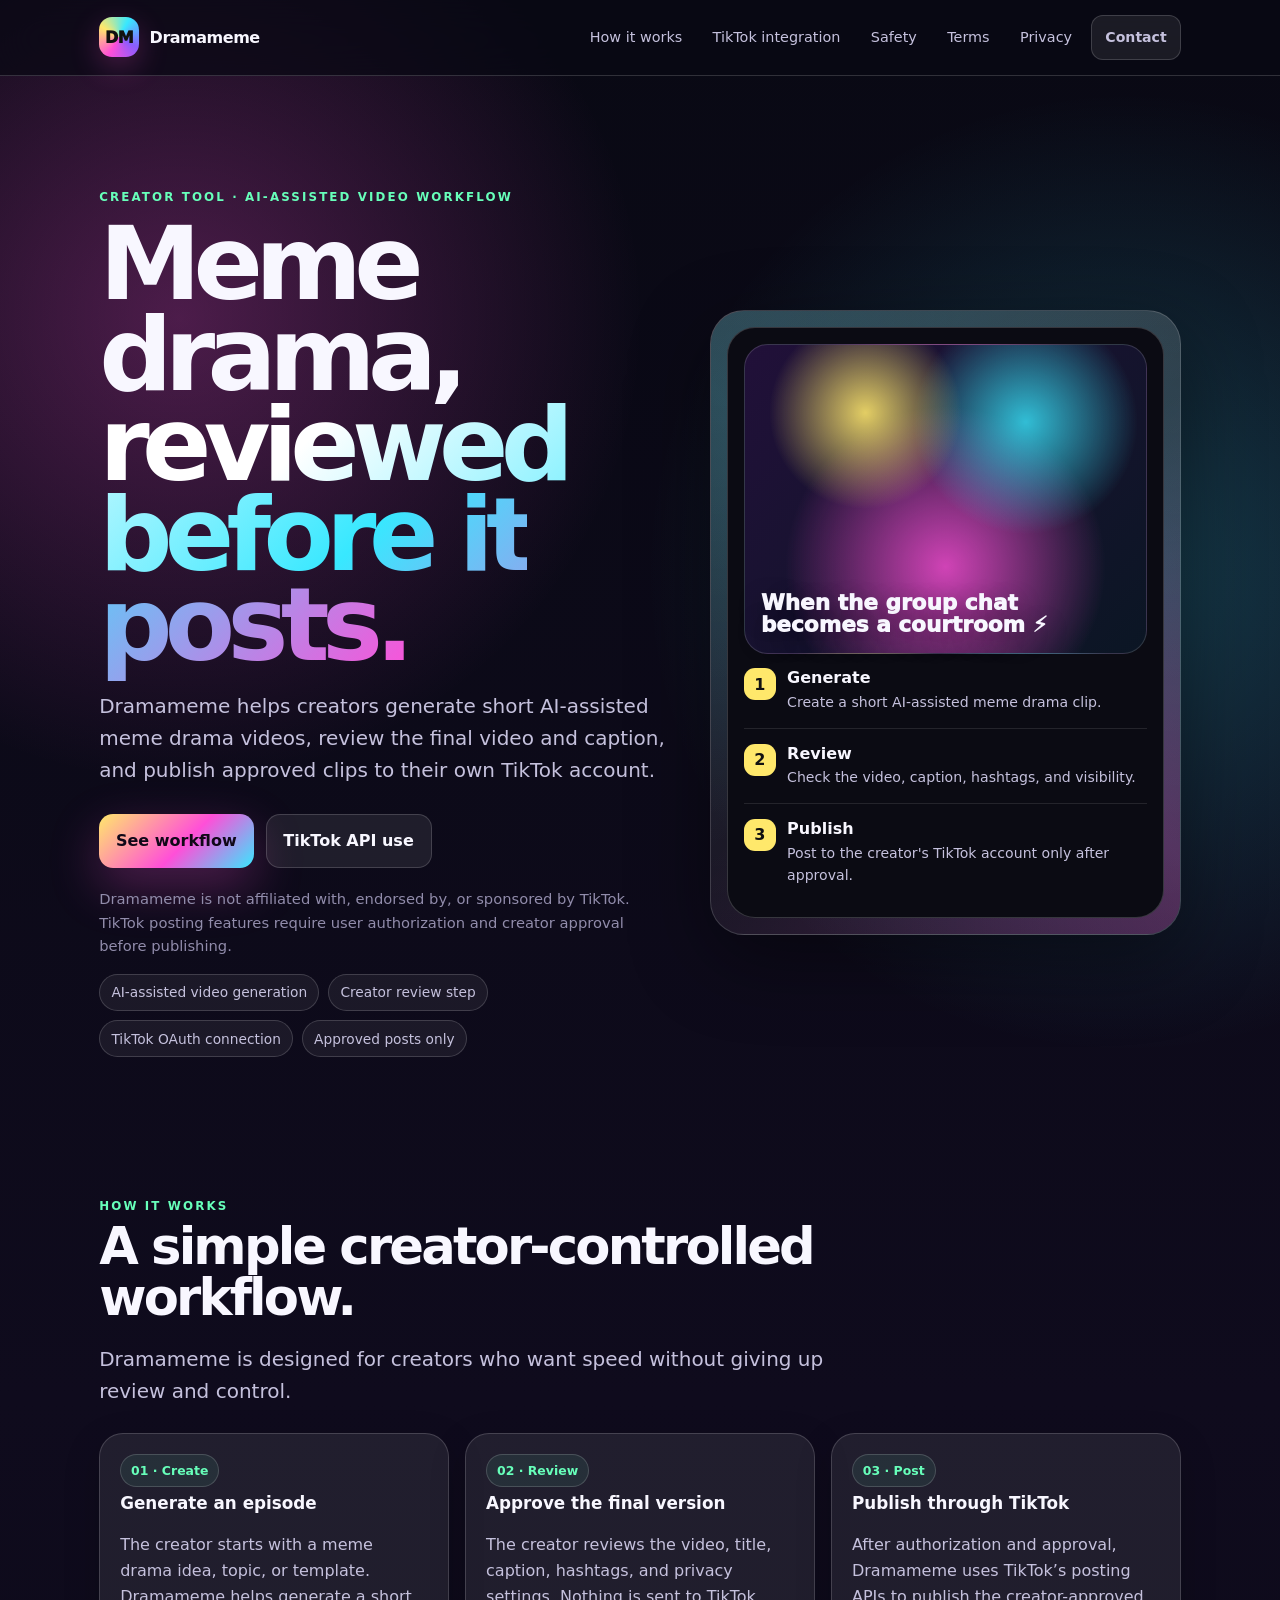
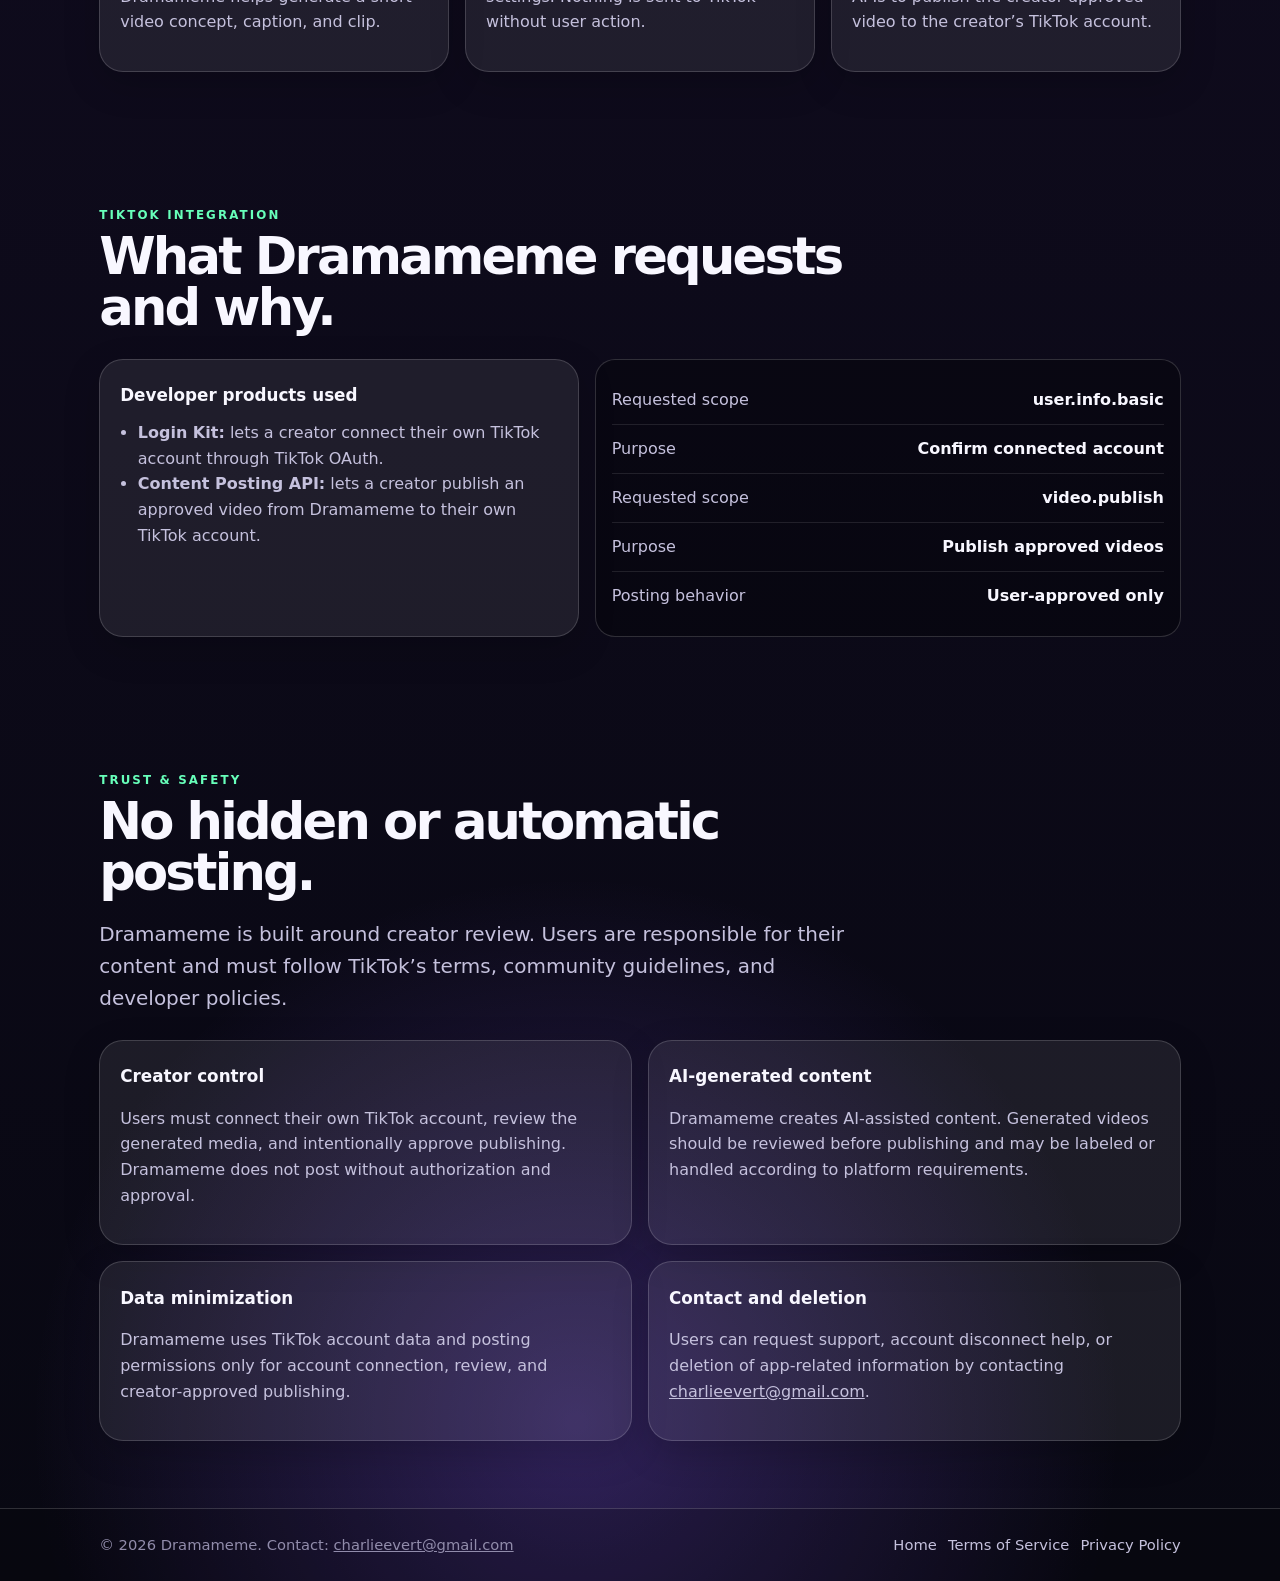
==== index.html @ 685720d9 "Add files via upload" ====
<!doctype html>
<html lang="en">
<head>
  <meta charset="utf-8" />
  <meta name="viewport" content="width=device-width, initial-scale=1" />
  <title>Dramameme — AI-Assisted Meme Drama Videos</title>
  <meta name="description" content="Dramameme helps creators generate AI-assisted meme drama videos, review videos and captions, and publish approved clips to TikTok." />
  <meta name="theme-color" content="#090914" />
  <link rel="icon" href="app-icon.png" />
  <link rel="apple-touch-icon" href="app-icon.png" />
  <link rel="stylesheet" href="styles.css" />
</head>
<body>
  <a class="skip-link" href="#main">Skip to content</a>
  <nav class="nav" aria-label="Primary navigation">
    <div class="nav-inner">
      <a class="brand" href="./" aria-label="Dramameme home">
        <span class="brand-mark">DM</span>
        <span>Dramameme</span>
      </a>
      <div class="nav-links">
        <a href="#how-it-works">How it works</a>
        <a href="#tiktok">TikTok integration</a>
        <a href="#safety">Safety</a>
        <a href="terms.html">Terms</a>
        <a href="privacy.html">Privacy</a>
        <a class="btn small" href="mailto:charlieevert@gmail.com">Contact</a>
      </div>
    </div>
  </nav>

  <main id="main">
    <header class="hero">
      <div>
        <div class="kicker">Creator tool · AI-assisted video workflow</div>
        <h1>Meme drama, <span>reviewed before it posts.</span></h1>
        <p class="lede">Dramameme helps creators generate short AI-assisted meme drama videos, review the final video and caption, and publish approved clips to their own TikTok account.</p>
        <div class="cta-row">
          <a class="btn primary" href="#how-it-works">See workflow</a>
          <a class="btn" href="#tiktok">TikTok API use</a>
        </div>
        <p class="notice">Dramameme is not affiliated with, endorsed by, or sponsored by TikTok. TikTok posting features require user authorization and creator approval before publishing.</p>
        <div class="badge-row" aria-label="Key features">
          <span class="badge">AI-assisted video generation</span>
          <span class="badge">Creator review step</span>
          <span class="badge">TikTok OAuth connection</span>
          <span class="badge">Approved posts only</span>
        </div>
      </div>
      <div class="mock" aria-label="Dramameme app preview">
        <div class="phone">
          <div class="video-card">
            <div class="video-title">When the group chat becomes a courtroom ⚡</div>
          </div>
          <div class="step"><div class="num">1</div><div><b>Generate</b><span>Create a short AI-assisted meme drama clip.</span></div></div>
          <div class="step"><div class="num">2</div><div><b>Review</b><span>Check the video, caption, hashtags, and visibility.</span></div></div>
          <div class="step"><div class="num">3</div><div><b>Publish</b><span>Post to the creator's TikTok account only after approval.</span></div></div>
        </div>
      </div>
    </header>

    <section id="how-it-works">
      <div class="section-head">
        <div class="kicker">How it works</div>
        <h2>A simple creator-controlled workflow.</h2>
        <p class="lede">Dramameme is designed for creators who want speed without giving up review and control.</p>
      </div>
      <div class="grid three">
        <article class="card">
          <span class="pill">01 · Create</span>
          <h3>Generate an episode</h3>
          <p>The creator starts with a meme drama idea, topic, or template. Dramameme helps generate a short video concept, caption, and clip.</p>
        </article>
        <article class="card">
          <span class="pill">02 · Review</span>
          <h3>Approve the final version</h3>
          <p>The creator reviews the video, title, caption, hashtags, and privacy settings. Nothing is sent to TikTok without user action.</p>
        </article>
        <article class="card">
          <span class="pill">03 · Post</span>
          <h3>Publish through TikTok</h3>
          <p>After authorization and approval, Dramameme uses TikTok’s posting APIs to publish the creator-approved video to the creator’s TikTok account.</p>
        </article>
      </div>
    </section>

    <section id="tiktok">
      <div class="section-head">
        <div class="kicker">TikTok integration</div>
        <h2>What Dramameme requests and why.</h2>
      </div>
      <div class="demo-panel">
        <div class="card">
          <h3>Developer products used</h3>
          <ul>
            <li><strong>Login Kit:</strong> lets a creator connect their own TikTok account through TikTok OAuth.</li>
            <li><strong>Content Posting API:</strong> lets a creator publish an approved video from Dramameme to their own TikTok account.</li>
          </ul>
        </div>
        <div class="status-box">
          <div class="status-row"><span>Requested scope</span><b>user.info.basic</b></div>
          <div class="status-row"><span>Purpose</span><b>Confirm connected account</b></div>
          <div class="status-row"><span>Requested scope</span><b>video.publish</b></div>
          <div class="status-row"><span>Purpose</span><b>Publish approved videos</b></div>
          <div class="status-row"><span>Posting behavior</span><b>User-approved only</b></div>
        </div>
      </div>
    </section>

    <section id="safety">
      <div class="section-head">
        <div class="kicker">Trust & safety</div>
        <h2>No hidden or automatic posting.</h2>
        <p class="lede">Dramameme is built around creator review. Users are responsible for their content and must follow TikTok’s terms, community guidelines, and developer policies.</p>
      </div>
      <div class="grid two">
        <article class="card">
          <h3>Creator control</h3>
          <p>Users must connect their own TikTok account, review the generated media, and intentionally approve publishing. Dramameme does not post without authorization and approval.</p>
        </article>
        <article class="card">
          <h3>AI-generated content</h3>
          <p>Dramameme creates AI-assisted content. Generated videos should be reviewed before publishing and may be labeled or handled according to platform requirements.</p>
        </article>
        <article class="card">
          <h3>Data minimization</h3>
          <p>Dramameme uses TikTok account data and posting permissions only for account connection, review, and creator-approved publishing.</p>
        </article>
        <article class="card">
          <h3>Contact and deletion</h3>
          <p>Users can request support, account disconnect help, or deletion of app-related information by contacting <a href="mailto:charlieevert@gmail.com">charlieevert@gmail.com</a>.</p>
        </article>
      </div>
    </section>
  </main>

  <footer class="footer">
    <div class="footer-inner">
      <div>© 2026 Dramameme. Contact: <a href="mailto:charlieevert@gmail.com">charlieevert@gmail.com</a></div>
      <div class="footer-links">
        <a href="./">Home</a>
        <a href="terms.html">Terms of Service</a>
        <a href="privacy.html">Privacy Policy</a>
      </div>
    </div>
  </footer>
</body>
</html>
---- styles.css ----
:root {
  --bg: #090914;
  --bg2: #131326;
  --panel: rgba(255, 255, 255, 0.08);
  --panel2: rgba(255, 255, 255, 0.12);
  --line: rgba(255, 255, 255, 0.16);
  --text: #f8f7ff;
  --muted: #c5c1dd;
  --soft: #918cab;
  --pink: #ff4fd8;
  --cyan: #38e8ff;
  --yellow: #ffe86b;
  --purple: #8b5cff;
  --green: #67ffba;
  --danger: #ff6575;
  --shadow: 0 24px 80px rgba(0,0,0,.42);
  font-family: Inter, ui-sans-serif, system-ui, -apple-system, BlinkMacSystemFont, "Segoe UI", sans-serif;
}
* { box-sizing: border-box; }
html { scroll-behavior: smooth; }
body {
  margin: 0;
  background:
    radial-gradient(circle at 14% 10%, rgba(255,79,216,.27), transparent 29rem),
    radial-gradient(circle at 88% 18%, rgba(56,232,255,.22), transparent 30rem),
    radial-gradient(circle at 45% 95%, rgba(139,92,255,.30), transparent 34rem),
    linear-gradient(180deg, var(--bg), #0f0b1d 44%, #080812);
  color: var(--text);
  line-height: 1.6;
  min-height: 100vh;
}
a { color: inherit; }
.skip-link { position:absolute; left:-999px; top:auto; width:1px; height:1px; overflow:hidden; }
.skip-link:focus { left:16px; top:16px; width:auto; height:auto; z-index:99; background:#fff; color:#111; padding:.7rem 1rem; border-radius:10px; }
.nav {
  position: sticky;
  top: 0;
  z-index: 20;
  backdrop-filter: blur(20px);
  background: rgba(9,9,20,.72);
  border-bottom: 1px solid var(--line);
}
.nav-inner {
  max-width: 1120px;
  margin: 0 auto;
  padding: .95rem 1.2rem;
  display: flex;
  align-items: center;
  justify-content: space-between;
  gap: 1rem;
}
.brand { display:flex; align-items:center; gap:.65rem; text-decoration:none; font-weight: 900; letter-spacing: -.03em; }
.brand-mark {
  width: 40px; height: 40px; border-radius: 13px;
  display:grid; place-items:center;
  color:#111; font-weight: 950;
  background: conic-gradient(from 210deg, var(--pink), var(--yellow), var(--cyan), var(--purple), var(--pink));
  box-shadow: 0 10px 30px rgba(255,79,216,.24);
}
.nav-links { display:flex; align-items:center; gap:.5rem; flex-wrap:wrap; justify-content:flex-end; }
.nav-links a { text-decoration:none; color:var(--muted); font-size:.9rem; padding:.45rem .7rem; border-radius: 999px; }
.nav-links a:hover { color: var(--text); background: rgba(255,255,255,.08); }
.btn {
  appearance:none;
  border: 1px solid var(--line);
  background: rgba(255,255,255,.08);
  color: var(--text);
  border-radius: 14px;
  padding: .82rem 1.05rem;
  text-decoration:none;
  display:inline-flex;
  align-items:center;
  gap:.55rem;
  font-weight: 800;
  cursor:pointer;
  transition: transform .18s ease, background .18s ease, border-color .18s ease;
}
.btn:hover { transform: translateY(-2px); border-color: rgba(255,255,255,.32); background: rgba(255,255,255,.12); }
.btn.primary { color:#100818; border:0; background: linear-gradient(135deg, var(--yellow), var(--pink) 55%, var(--cyan)); box-shadow: 0 18px 50px rgba(255,79,216,.28); }
.btn.small { padding: .62rem .82rem; border-radius: 12px; font-size: .88rem; }
.hero { max-width:1120px; margin:0 auto; padding: 7rem 1.2rem 4.5rem; display:grid; grid-template-columns: minmax(0,1.1fr) minmax(320px,.9fr); gap: 2.2rem; align-items:center; }
.kicker { color: var(--green); font-weight: 900; text-transform: uppercase; letter-spacing: .18em; font-size: .74rem; }
h1 { font-size: clamp(3rem, 8vw, 6.8rem); line-height: .88; margin: .8rem 0 1.2rem; letter-spacing: -.075em; }
h1 span { color: transparent; background: linear-gradient(135deg, #fff 20%, var(--cyan), var(--pink)); -webkit-background-clip:text; background-clip:text; }
.lede { color: var(--muted); font-size: clamp(1.05rem, 1.8vw, 1.25rem); max-width: 64ch; }
.cta-row { display:flex; gap:.75rem; flex-wrap:wrap; margin-top: 1.75rem; }
.notice { margin-top: 1.2rem; color: var(--soft); font-size: .92rem; }
.mock {
  position:relative;
  border:1px solid var(--line);
  background: linear-gradient(180deg, rgba(255,255,255,.14), rgba(255,255,255,.05));
  border-radius: 34px;
  box-shadow: var(--shadow);
  padding: 1rem;
  overflow:hidden;
}
.mock:before { content:""; position:absolute; inset:-40%; background: conic-gradient(from 45deg, transparent, rgba(255,79,216,.24), transparent, rgba(56,232,255,.18), transparent); animation: spin 18s linear infinite; }
@keyframes spin { to { transform: rotate(360deg); } }
.phone { position:relative; z-index:1; background: #0b0b13; border:1px solid rgba(255,255,255,.18); border-radius: 28px; padding: 1rem; min-height: 560px; overflow:hidden; }
.video-card { border-radius: 24px; min-height: 310px; background:
  radial-gradient(circle at 30% 22%, rgba(255,232,107,.88), transparent 6rem),
  radial-gradient(circle at 70% 25%, rgba(56,232,255,.80), transparent 7rem),
  radial-gradient(circle at 50% 72%, rgba(255,79,216,.80), transparent 10rem),
  linear-gradient(135deg, #211039, #0b1624);
  border: 1px solid rgba(255,255,255,.15);
  display:flex; align-items:flex-end; padding: 1rem;
}
.video-title { font-size: 1.35rem; line-height:1.05; font-weight: 950; text-shadow: 0 8px 25px rgba(0,0,0,.36); }
.step { display:grid; grid-template-columns: 32px 1fr; gap:.7rem; align-items:start; padding:.9rem 0; border-bottom:1px solid rgba(255,255,255,.10); }
.step:last-child { border-bottom:0; }
.num { width:32px; height:32px; border-radius: 11px; display:grid; place-items:center; color:#111; font-weight:900; background: var(--yellow); }
.step b { display:block; line-height:1.25; }
.step span { display:block; color: var(--muted); font-size:.88rem; margin-top:.18rem; }
section { max-width:1120px; margin:0 auto; padding: 4.2rem 1.2rem; }
.section-head { max-width: 760px; margin-bottom: 1.6rem; }
h2 { font-size: clamp(2rem, 4vw, 3.4rem); line-height: 1; margin: .35rem 0 1rem; letter-spacing: -.055em; }
.grid { display:grid; gap: 1rem; }
.grid.three { grid-template-columns: repeat(3, 1fr); }
.grid.two { grid-template-columns: repeat(2, 1fr); }
.card {
  border: 1px solid var(--line);
  background: var(--panel);
  border-radius: 24px;
  padding: 1.25rem;
  box-shadow: 0 12px 36px rgba(0,0,0,.18);
}
.card h3 { margin:.15rem 0 .55rem; font-size:1.05rem; }
.card p, .card li { color: var(--muted); }
.card ul { margin: .7rem 0 0; padding-left:1.1rem; }
.pill { display:inline-flex; padding:.35rem .62rem; border:1px solid var(--line); border-radius:999px; color: var(--green); background: rgba(103,255,186,.08); font-size:.78rem; font-weight:900; }
.policy-page { max-width: 880px; margin: 0 auto; padding: 4rem 1.2rem 5rem; }
.policy-card { border:1px solid var(--line); border-radius:28px; background:rgba(255,255,255,.08); padding: clamp(1.2rem, 4vw, 2.3rem); box-shadow: var(--shadow); }
.policy-card h1 { font-size: clamp(2.3rem, 5vw, 4rem); line-height:1; margin:.5rem 0 1rem; }
.policy-card h2 { font-size:1.45rem; margin-top:2rem; letter-spacing:-.025em; }
.policy-card p, .policy-card li { color: var(--muted); }
.policy-card a { color: var(--cyan); }
.demo-panel { display:grid; grid-template-columns: .9fr 1.1fr; gap:1rem; align-items:stretch; }
.status-box { background:rgba(0,0,0,.28); border:1px solid var(--line); border-radius:20px; padding:1rem; }
.status-row { display:flex; justify-content:space-between; gap:1rem; border-bottom:1px solid rgba(255,255,255,.10); padding:.7rem 0; color:var(--muted); }
.status-row:last-child { border-bottom:0; }
.status-row b { color:var(--text); }
.footer { border-top:1px solid var(--line); background:rgba(0,0,0,.18); }
.footer-inner { max-width:1120px; margin:0 auto; padding: 1.5rem 1.2rem; display:flex; flex-wrap:wrap; align-items:center; justify-content:space-between; gap:1rem; color: var(--soft); font-size:.92rem; }
.footer-links { display:flex; flex-wrap:wrap; gap:.7rem; }
.footer-links a { color:var(--muted); text-decoration:none; }
.footer-links a:hover { color:var(--text); }
.badge-row { display:flex; gap:.55rem; flex-wrap:wrap; margin-top: 1rem; }
.badge { color:var(--muted); border:1px solid var(--line); border-radius:999px; padding:.42rem .7rem; background:rgba(255,255,255,.06); font-size:.86rem; }
@media (max-width: 860px) {
  .hero, .demo-panel { grid-template-columns: 1fr; }
  .grid.three, .grid.two { grid-template-columns: 1fr; }
  .phone { min-height: auto; }
  .nav-inner { align-items:flex-start; flex-direction:column; }
  .nav-links { justify-content:flex-start; }
}
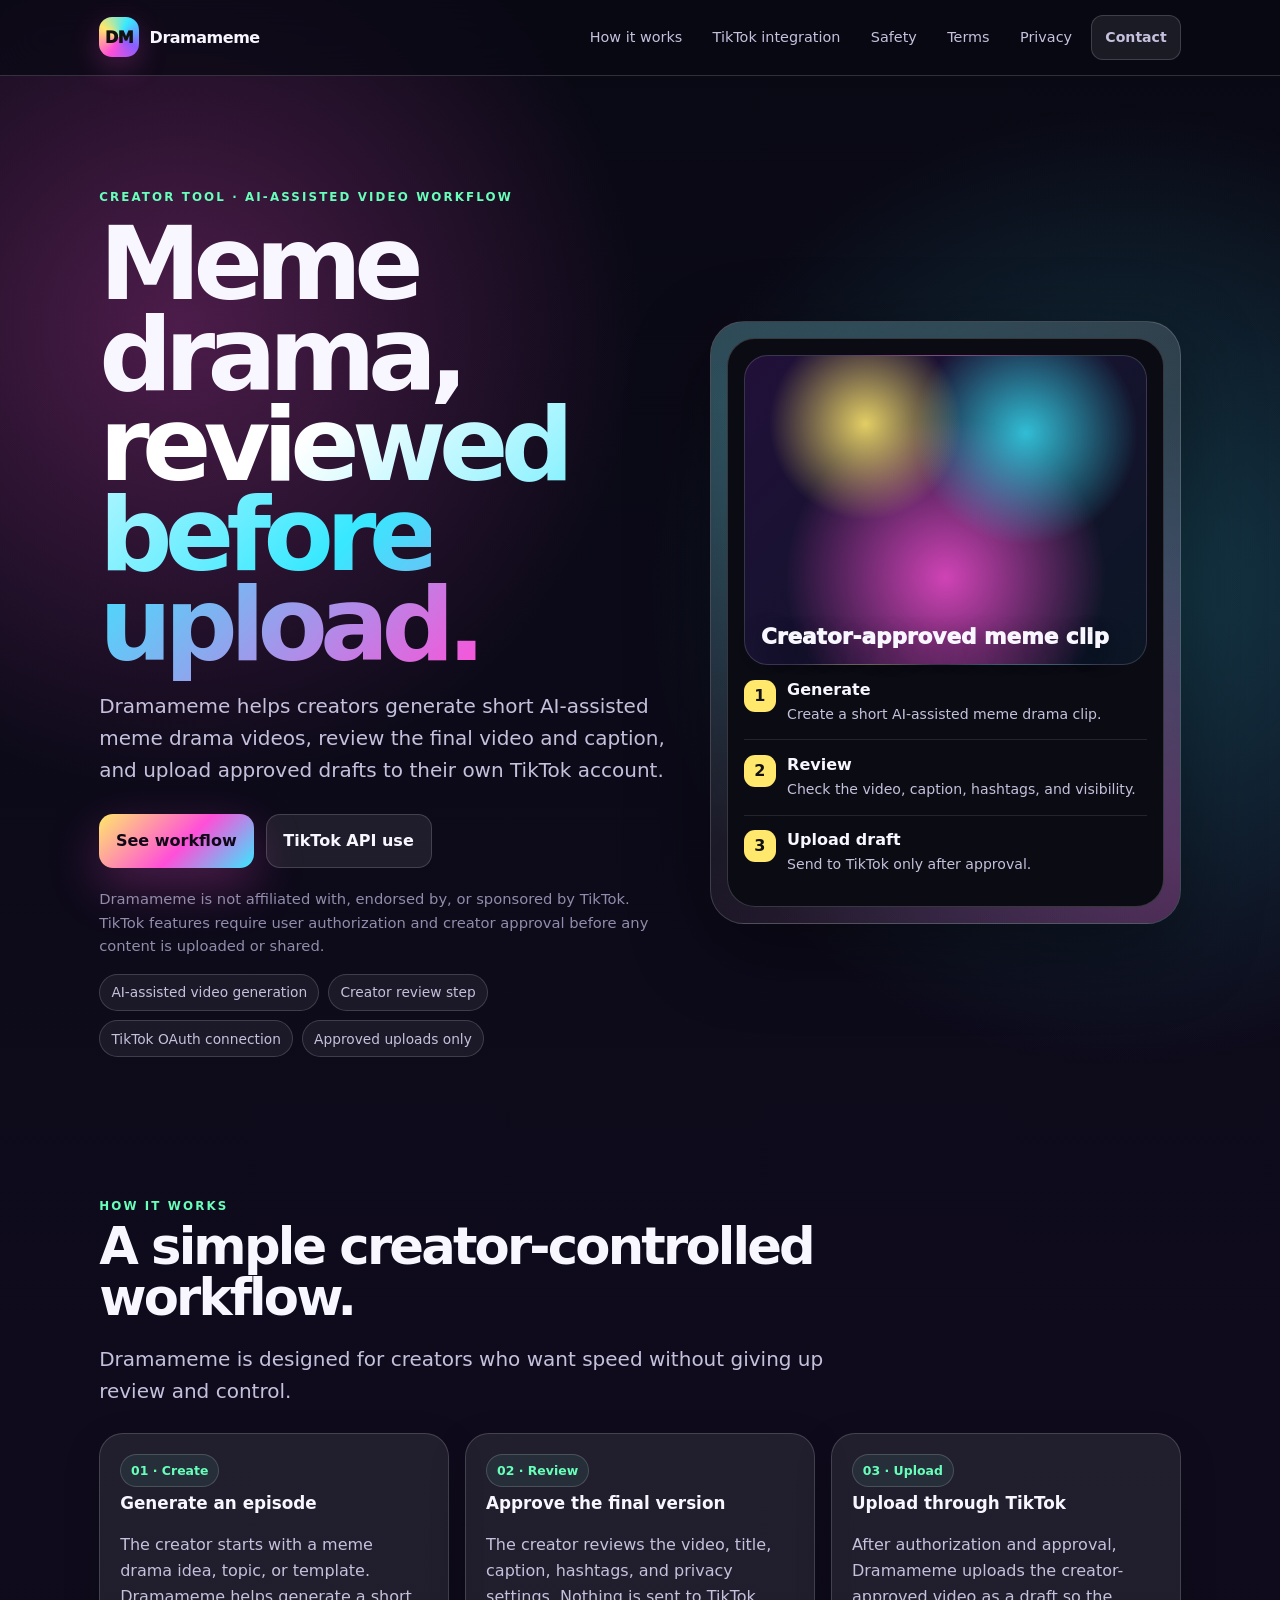
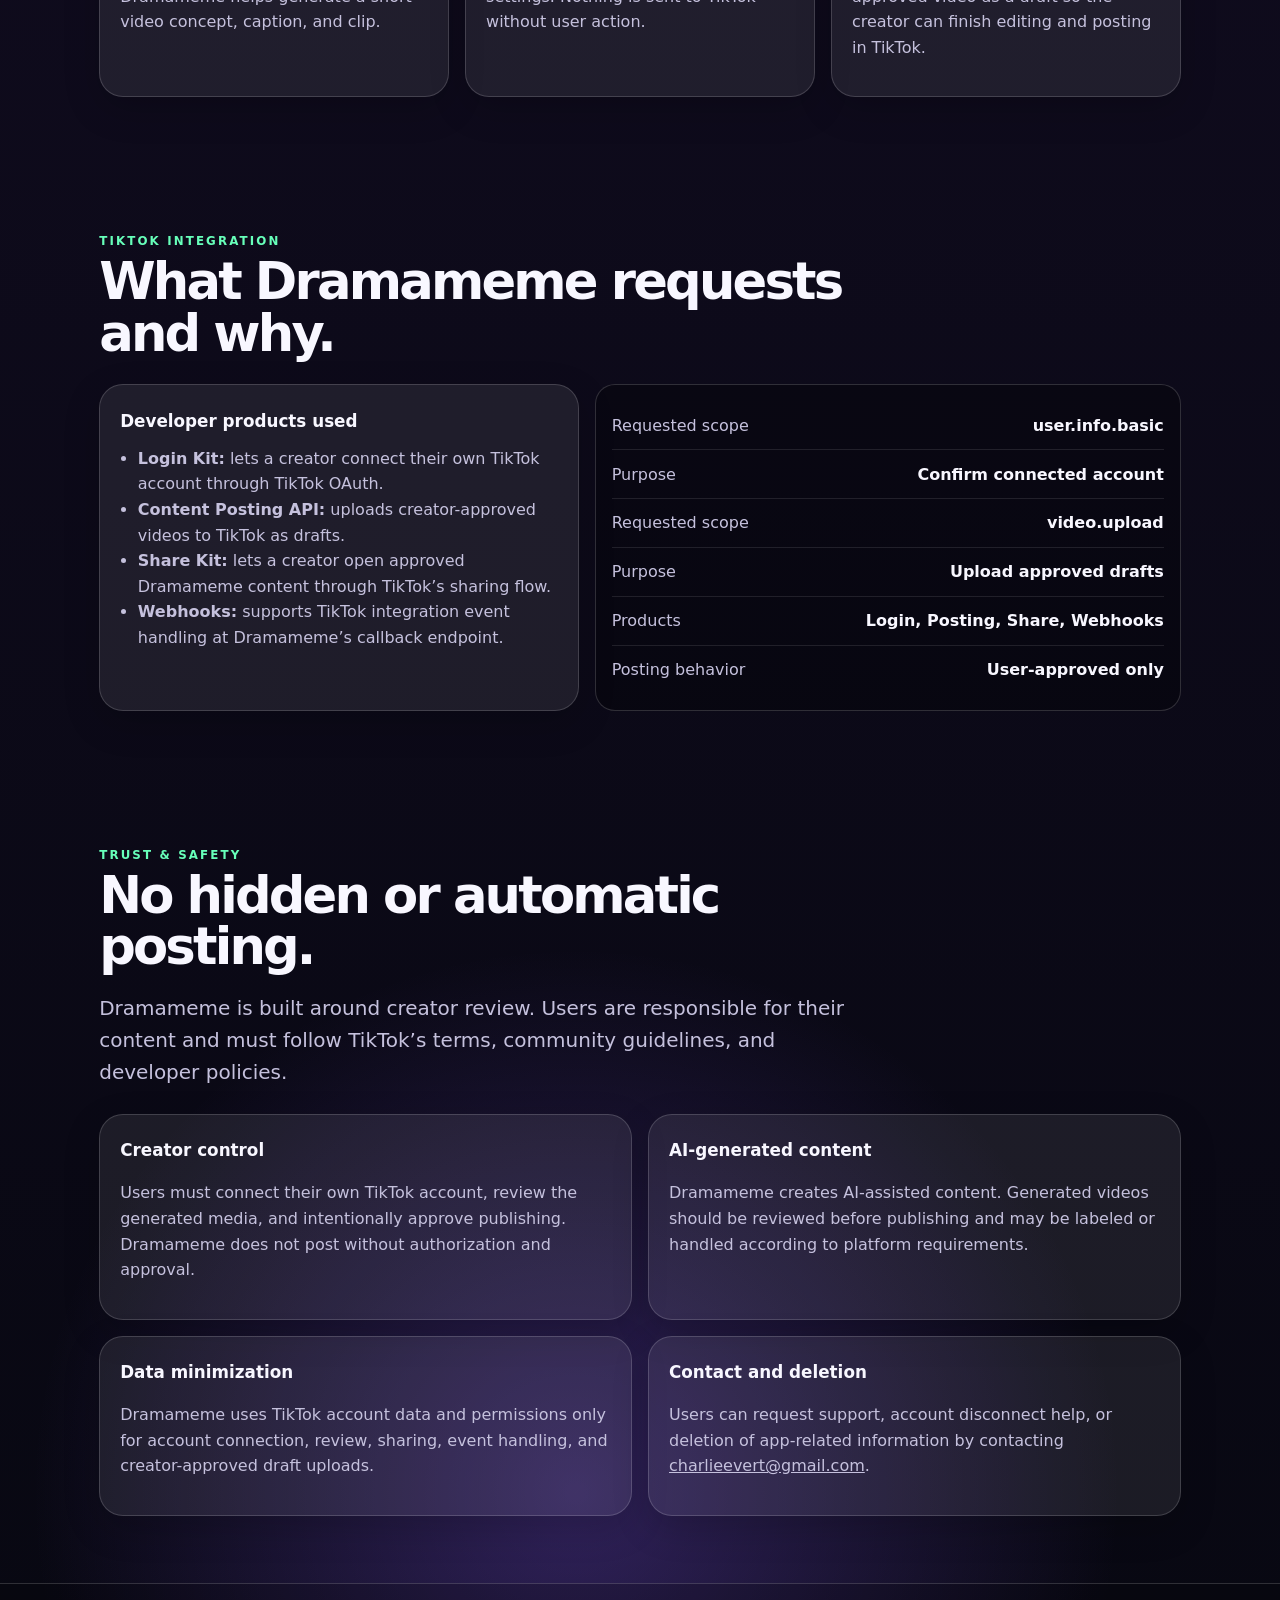
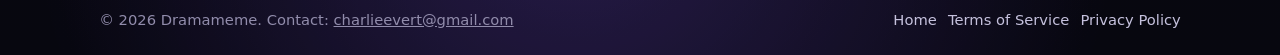
==== commit 9dedf053: "Align homepage with TikTok upload flow" ====
--- a/index.html
+++ b/index.html
@@ -4,7 +4,7 @@
   <meta charset="utf-8" />
   <meta name="viewport" content="width=device-width, initial-scale=1" />
   <title>Dramameme — AI-Assisted Meme Drama Videos</title>
-  <meta name="description" content="Dramameme helps creators generate AI-assisted meme drama videos, review videos and captions, and publish approved clips to TikTok." />
+  <meta name="description" content="Dramameme helps creators generate AI-assisted meme drama videos, review videos and captions, and upload approved drafts to TikTok." />
   <meta name="theme-color" content="#090914" />
   <link rel="icon" href="app-icon.png" />
   <link rel="apple-touch-icon" href="app-icon.png" />
@@ -33,28 +33,28 @@
     <header class="hero">
       <div>
         <div class="kicker">Creator tool · AI-assisted video workflow</div>
-        <h1>Meme drama, <span>reviewed before it posts.</span></h1>
-        <p class="lede">Dramameme helps creators generate short AI-assisted meme drama videos, review the final video and caption, and publish approved clips to their own TikTok account.</p>
+        <h1>Meme drama, <span>reviewed before upload.</span></h1>
+        <p class="lede">Dramameme helps creators generate short AI-assisted meme drama videos, review the final video and caption, and upload approved drafts to their own TikTok account.</p>
         <div class="cta-row">
           <a class="btn primary" href="#how-it-works">See workflow</a>
           <a class="btn" href="#tiktok">TikTok API use</a>
         </div>
-        <p class="notice">Dramameme is not affiliated with, endorsed by, or sponsored by TikTok. TikTok posting features require user authorization and creator approval before publishing.</p>
+        <p class="notice">Dramameme is not affiliated with, endorsed by, or sponsored by TikTok. TikTok features require user authorization and creator approval before any content is uploaded or shared.</p>
         <div class="badge-row" aria-label="Key features">
           <span class="badge">AI-assisted video generation</span>
           <span class="badge">Creator review step</span>
           <span class="badge">TikTok OAuth connection</span>
-          <span class="badge">Approved posts only</span>
+          <span class="badge">Approved uploads only</span>
         </div>
       </div>
       <div class="mock" aria-label="Dramameme app preview">
         <div class="phone">
           <div class="video-card">
-            <div class="video-title">When the group chat becomes a courtroom ⚡</div>
+            <div class="video-title">Creator-approved meme clip</div>
           </div>
           <div class="step"><div class="num">1</div><div><b>Generate</b><span>Create a short AI-assisted meme drama clip.</span></div></div>
           <div class="step"><div class="num">2</div><div><b>Review</b><span>Check the video, caption, hashtags, and visibility.</span></div></div>
-          <div class="step"><div class="num">3</div><div><b>Publish</b><span>Post to the creator's TikTok account only after approval.</span></div></div>
+          <div class="step"><div class="num">3</div><div><b>Upload draft</b><span>Send to TikTok only after approval.</span></div></div>
         </div>
       </div>
     </header>
@@ -77,9 +77,9 @@
           <p>The creator reviews the video, title, caption, hashtags, and privacy settings. Nothing is sent to TikTok without user action.</p>
         </article>
         <article class="card">
-          <span class="pill">03 · Post</span>
-          <h3>Publish through TikTok</h3>
-          <p>After authorization and approval, Dramameme uses TikTok’s posting APIs to publish the creator-approved video to the creator’s TikTok account.</p>
+          <span class="pill">03 · Upload</span>
+          <h3>Upload through TikTok</h3>
+          <p>After authorization and approval, Dramameme uploads the creator-approved video as a draft so the creator can finish editing and posting in TikTok.</p>
         </article>
       </div>
     </section>
@@ -94,14 +94,17 @@
           <h3>Developer products used</h3>
           <ul>
             <li><strong>Login Kit:</strong> lets a creator connect their own TikTok account through TikTok OAuth.</li>
-            <li><strong>Content Posting API:</strong> lets a creator publish an approved video from Dramameme to their own TikTok account.</li>
+            <li><strong>Content Posting API:</strong> uploads creator-approved videos to TikTok as drafts.</li>
+            <li><strong>Share Kit:</strong> lets a creator open approved Dramameme content through TikTok’s sharing flow.</li>
+            <li><strong>Webhooks:</strong> supports TikTok integration event handling at Dramameme’s callback endpoint.</li>
           </ul>
         </div>
         <div class="status-box">
           <div class="status-row"><span>Requested scope</span><b>user.info.basic</b></div>
           <div class="status-row"><span>Purpose</span><b>Confirm connected account</b></div>
-          <div class="status-row"><span>Requested scope</span><b>video.publish</b></div>
-          <div class="status-row"><span>Purpose</span><b>Publish approved videos</b></div>
+          <div class="status-row"><span>Requested scope</span><b>video.upload</b></div>
+          <div class="status-row"><span>Purpose</span><b>Upload approved drafts</b></div>
+          <div class="status-row"><span>Products</span><b>Login, Posting, Share, Webhooks</b></div>
           <div class="status-row"><span>Posting behavior</span><b>User-approved only</b></div>
         </div>
       </div>
@@ -124,7 +127,7 @@
         </article>
         <article class="card">
           <h3>Data minimization</h3>
-          <p>Dramameme uses TikTok account data and posting permissions only for account connection, review, and creator-approved publishing.</p>
+          <p>Dramameme uses TikTok account data and permissions only for account connection, review, sharing, event handling, and creator-approved draft uploads.</p>
         </article>
         <article class="card">
           <h3>Contact and deletion</h3>
